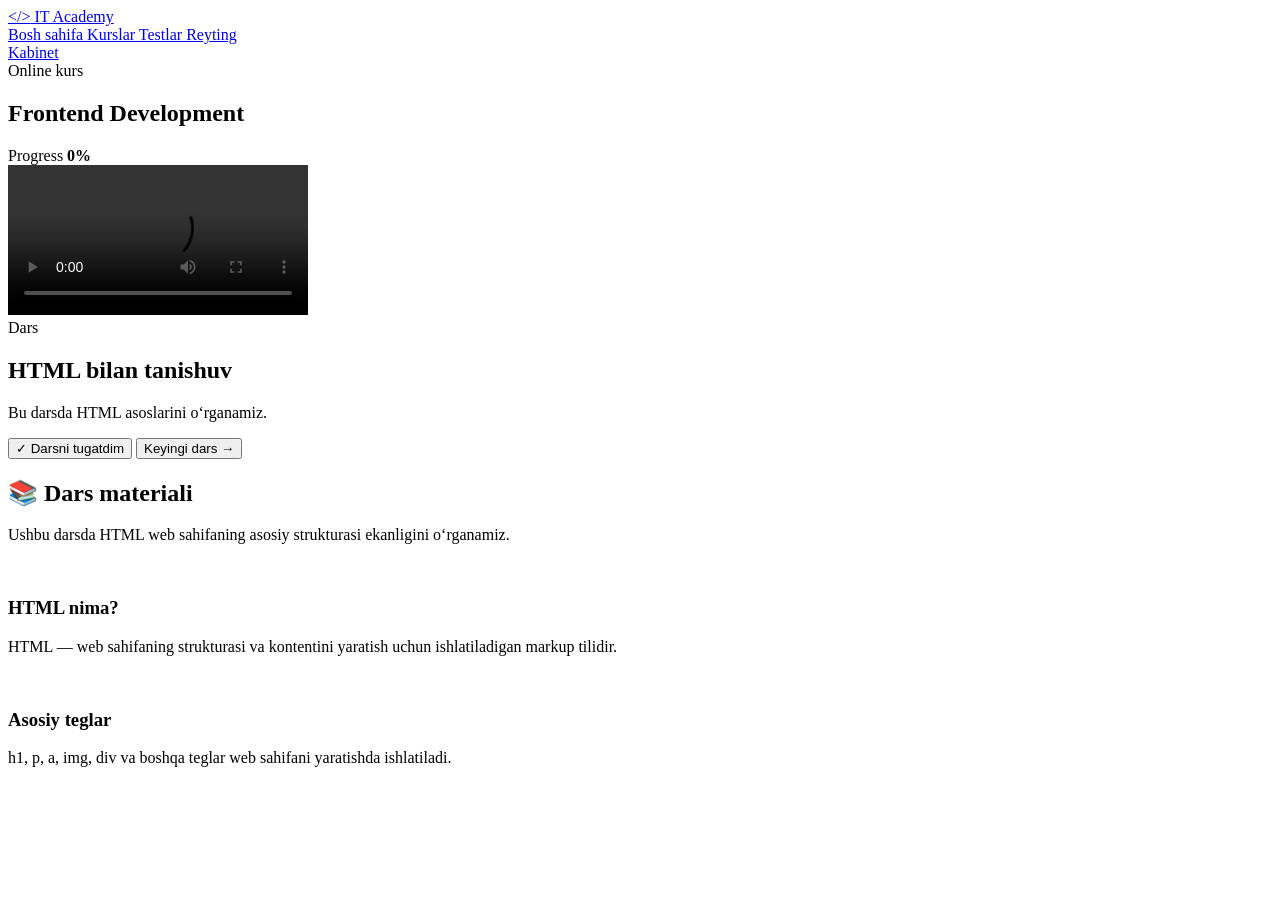
==== course.html @ 236a67aa "Add files via upload" ====
<!DOCTYPE html>
<html lang="uz">

<head>

    <meta charset="UTF-8">

    <meta
        name="viewport"
        content="width=device-width, initial-scale=1.0"
    >

    <title>Online kurs — IT Academy</title>

    <link
        rel="stylesheet"
        href="css/style.css"
    >

</head>


<body>

<header class="navbar">

    <div class="container nav-content">

        <a href="index.html" class="logo">
            <span>&lt;/&gt;</span>
            IT Academy
        </a>

        <nav>

            <a href="index.html">
                Bosh sahifa
            </a>

            <a href="courses.html" class="active">
                Kurslar
            </a>

            <a href="tests.html">
                Testlar
            </a>

            <a href="ranking.html">
                Reyting
            </a>

        </nav>

        <div class="nav-buttons">

            <a
                href="student/dashboard.html"
                class="register-btn"
            >
                Kabinet
            </a>

        </div>

    </div>

</header>


<main class="learning-page">

<div class="learning-container">


<!-- LEFT -->

<aside class="lessons-sidebar">

    <div class="course-sidebar-title">

        <span class="section-label">
            Online kurs
        </span>

        <h2 id="courseName">
            Frontend Development
        </h2>

    </div>


    <div class="lesson-progress">

        <div class="progress-top">

            <span>
                Progress
            </span>

            <strong id="lessonPercent">
                0%
            </strong>

        </div>

        <div class="progress-bar">

            <div
                id="lessonProgress"
                class="progress-fill"
            ></div>

        </div>

    </div>


    <div
        id="lessonList"
        class="lesson-list"
    ></div>

</aside>


<!-- RIGHT -->

<section class="lesson-content">

    <div class="video-box">

        <video
            id="lessonVideo"
            controls
            preload="metadata"
        >

            <source
                id="videoSource"
                src=""
                type="video/mp4"
            >

            Brauzeringiz video formatini
            qo‘llab-quvvatlamaydi.

        </video>

    </div>


    <div class="lesson-info">

        <span class="section-label">
            Dars
        </span>

        <h1 id="lessonTitle">
            HTML bilan tanishuv
        </h1>

        <p id="lessonDescription">
            Bu darsda HTML asoslarini o‘rganamiz.
        </p>


        <div class="lesson-actions">

            <button
                id="completeButton"
                class="primary-btn"
            >
                ✓ Darsni tugatdim
            </button>

            <button
                id="nextLesson"
                class="secondary-btn"
            >
                Keyingi dars →
            </button>

        </div>

    </div>


    <div class="material-card">

        <h2>
            📚 Dars materiali
        </h2>

        <div id="lessonMaterial">

            <p>
                Ushbu darsda HTML web sahifaning
                asosiy strukturasi ekanligini o‘rganamiz.
            </p>

            <br>

            <h3>
                HTML nima?
            </h3>

            <p>
                HTML — web sahifaning strukturasi
                va kontentini yaratish uchun
                ishlatiladigan markup tilidir.
            </p>

            <br>

            <h3>
                Asosiy teglar
            </h3>

            <p>
                h1, p, a, img, div va boshqa
                teglar web sahifani yaratishda
                ishlatiladi.
            </p>

        </div>

    </div>

</section>

</div>

</main>


<script src="js/course.js"></script>

</body>

</html>
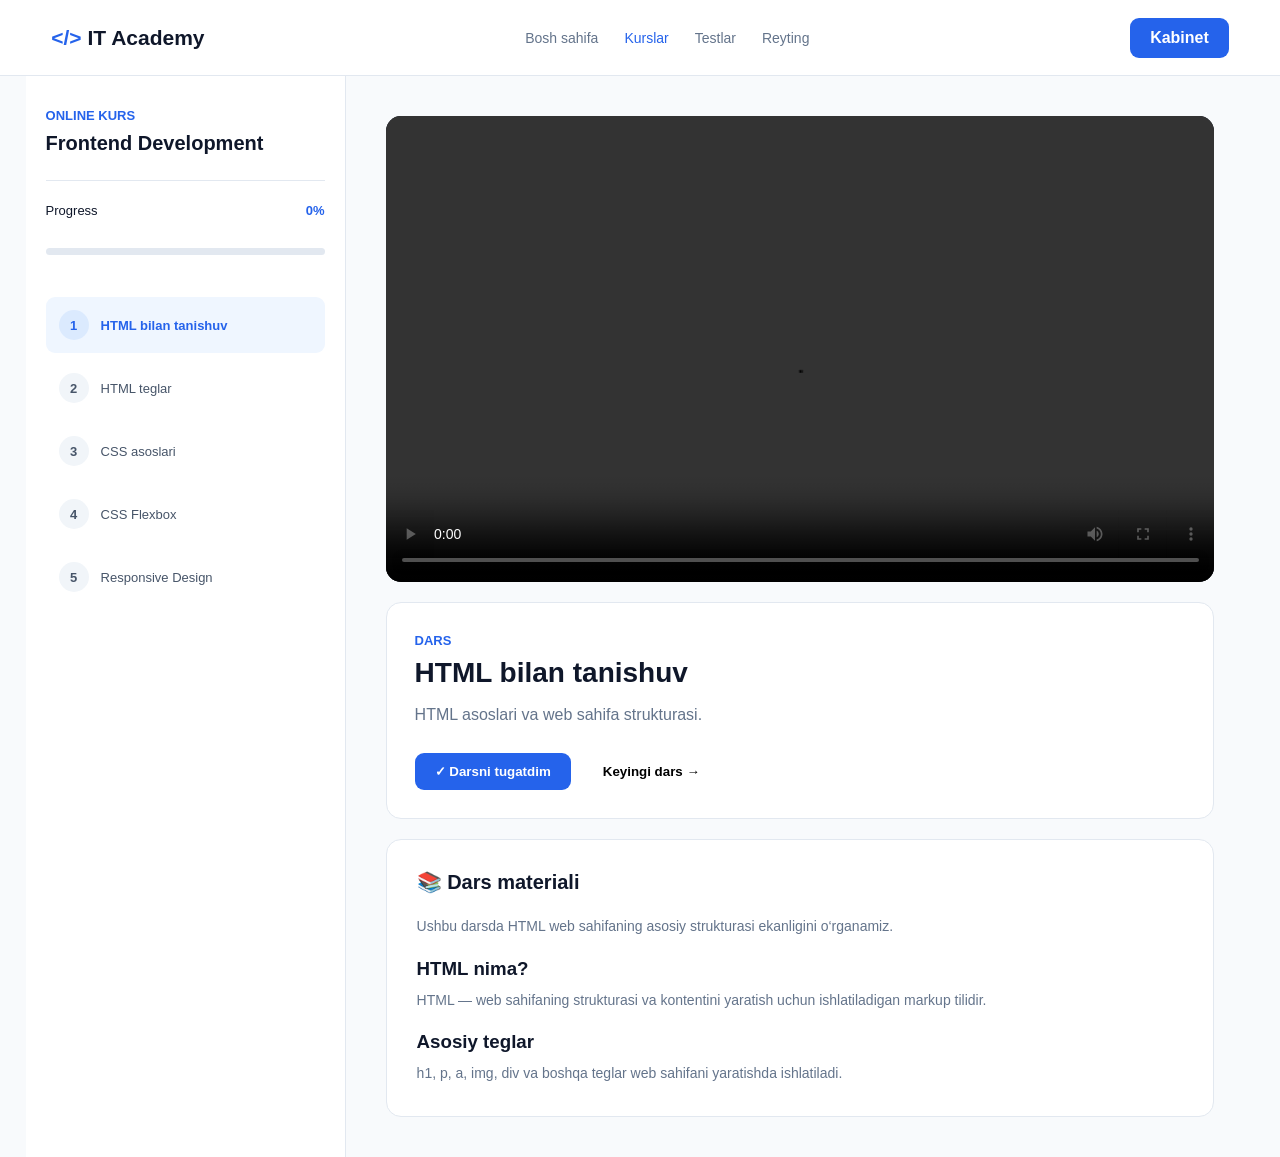
==== commit a5513ede: "Refactor HTML structure and links in course.html" ====
--- a/course.html
+++ b/course.html
@@ -14,7 +14,7 @@
 
     <link
         rel="stylesheet"
-        href="css/style.css"
+        href="/style.css"
     >
 
 </head>
@@ -54,7 +54,7 @@
         <div class="nav-buttons">
 
             <a
-                href="student/dashboard.html"
+                href="/dashboard.html"
                 class="register-btn"
             >
                 Kabinet
@@ -233,8 +233,8 @@
 </main>
 
 
-<script src="js/course.js"></script>
+<script src="/course.js"></script>
 
 </body>
 
-</html>+</html>
--- a/style.css
+++ b/style.css
@@ -0,0 +1,2147 @@
+* {
+    margin: 0;
+    padding: 0;
+    box-sizing: border-box;
+}
+
+html {
+    scroll-behavior: smooth;
+}
+
+body {
+    font-family: "Inter", sans-serif;
+    background: #f8fafc;
+    color: #0f172a;
+}
+
+a {
+    text-decoration: none;
+    color: inherit;
+}
+
+.container {
+    width: min(1180px, 92%);
+    margin: auto;
+}
+
+
+/* NAVBAR */
+
+.navbar {
+    height: 76px;
+    background: #ffffff;
+    border-bottom: 1px solid #e2e8f0;
+    display: flex;
+    align-items: center;
+}
+
+.nav-content {
+    display: flex;
+    align-items: center;
+    justify-content: space-between;
+    gap: 30px;
+}
+
+.logo {
+    font-size: 21px;
+    font-weight: 800;
+    color: #0f172a;
+    white-space: nowrap;
+}
+
+.logo span {
+    color: #2563eb;
+}
+
+nav {
+    display: flex;
+    gap: 26px;
+}
+
+nav a {
+    font-size: 14px;
+    font-weight: 500;
+    color: #64748b;
+    transition: 0.3s;
+}
+
+nav a:hover,
+nav a.active {
+    color: #2563eb;
+}
+
+.nav-buttons {
+    display: flex;
+    align-items: center;
+    gap: 10px;
+}
+
+.login-btn {
+    padding: 10px 18px;
+    color: #2563eb;
+    font-weight: 600;
+}
+
+.register-btn,
+.primary-btn {
+    background: #2563eb;
+    color: white;
+    padding: 11px 20px;
+    border-radius: 9px;
+    font-weight: 600;
+    transition: 0.3s;
+}
+
+.register-btn:hover,
+.primary-btn:hover {
+    background: #1d4ed8;
+    transform: translateY(-2px);
+}
+
+
+/* HERO */
+
+.hero {
+    padding: 90px 0;
+    background: linear-gradient(135deg, #eff6ff, #ffffff);
+}
+
+.hero-content {
+    display: flex;
+    align-items: center;
+    justify-content: space-between;
+    gap: 70px;
+}
+
+.hero-text {
+    max-width: 650px;
+}
+
+.badge {
+    display: inline-block;
+    padding: 9px 14px;
+    background: #dbeafe;
+    color: #2563eb;
+    border-radius: 30px;
+    font-size: 13px;
+    font-weight: 600;
+    margin-bottom: 22px;
+}
+
+.hero h1 {
+    font-size: clamp(42px, 5vw, 68px);
+    line-height: 1.05;
+    letter-spacing: -2px;
+    margin-bottom: 24px;
+}
+
+.hero h1 span {
+    color: #2563eb;
+}
+
+.hero-text > p {
+    color: #64748b;
+    font-size: 17px;
+    line-height: 1.7;
+    max-width: 560px;
+}
+
+.hero-buttons {
+    display: flex;
+    gap: 14px;
+    margin-top: 32px;
+}
+
+.secondary-btn {
+    padding: 11px 20px;
+    border: 1px solid #cbd5e1;
+    border-radius: 9px;
+    font-weight: 600;
+    background: white;
+}
+
+.hero-stats {
+    display: flex;
+    gap: 45px;
+    margin-top: 45px;
+}
+
+.hero-stats div {
+    display: flex;
+    flex-direction: column;
+    gap: 5px;
+}
+
+.hero-stats strong {
+    font-size: 24px;
+}
+
+.hero-stats span {
+    color: #64748b;
+    font-size: 13px;
+}
+
+
+/* CODE CARD */
+
+.hero-card {
+    width: 430px;
+    min-width: 430px;
+    border-radius: 15px;
+    overflow: hidden;
+    background: #0f172a;
+    box-shadow: 0 25px 60px rgba(15, 23, 42, 0.2);
+    transform: rotate(2deg);
+}
+
+.code-header {
+    height: 42px;
+    background: #1e293b;
+    display: flex;
+    align-items: center;
+    gap: 7px;
+    padding-left: 18px;
+}
+
+.code-header span {
+    width: 11px;
+    height: 11px;
+    border-radius: 50%;
+    background: #64748b;
+}
+
+.code-content {
+    padding: 35px 30px;
+    color: #e2e8f0;
+    font-family: monospace;
+    line-height: 2;
+    font-size: 15px;
+}
+
+.code-content b {
+    color: #60a5fa;
+}
+
+.indent {
+    padding-left: 20px;
+}
+
+.cursor {
+    width: 8px;
+    height: 20px;
+    background: #60a5fa;
+    display: inline-block;
+    animation: blink 1s infinite;
+}
+
+@keyframes blink {
+    50% {
+        opacity: 0;
+    }
+}
+
+
+/* COURSES */
+
+.courses-section {
+    padding: 90px 0;
+    background: white;
+}
+
+.section-heading {
+    display: flex;
+    align-items: end;
+    justify-content: space-between;
+    margin-bottom: 40px;
+}
+
+.section-heading h2 {
+    font-size: 32px;
+    margin-top: 8px;
+}
+
+.section-label {
+    color: #2563eb;
+    font-size: 13px;
+    font-weight: 700;
+    text-transform: uppercase;
+}
+
+.section-heading > a {
+    color: #2563eb;
+    font-weight: 600;
+}
+
+.course-grid {
+    display: grid;
+    grid-template-columns: repeat(3, 1fr);
+    gap: 22px;
+}
+
+.course-card {
+    padding: 28px;
+    border: 1px solid #e2e8f0;
+    border-radius: 15px;
+    transition: 0.3s;
+}
+
+.course-card:hover {
+    transform: translateY(-7px);
+    box-shadow: 0 15px 35px rgba(15, 23, 42, 0.08);
+}
+
+.course-icon {
+    width: 55px;
+    height: 55px;
+    display: flex;
+    align-items: center;
+    justify-content: center;
+    border-radius: 12px;
+    font-weight: 800;
+    font-size: 18px;
+    margin-bottom: 22px;
+}
+
+.html-icon {
+    background: #ffedd5;
+    color: #ea580c;
+}
+
+.js-icon {
+    background: #fef3c7;
+    color: #d97706;
+}
+
+.python-icon {
+    background: #dbeafe;
+    color: #2563eb;
+}
+
+.course-card h3 {
+    font-size: 19px;
+    margin-bottom: 12px;
+}
+
+.course-card p {
+    color: #64748b;
+    font-size: 14px;
+    line-height: 1.7;
+    margin-bottom: 25px;
+}
+
+.course-bottom {
+    display: flex;
+    justify-content: space-between;
+    color: #64748b;
+    font-size: 13px;
+}
+
+.course-bottom a {
+    color: #2563eb;
+    font-weight: 600;
+}
+
+
+/* WHY */
+
+.why-section {
+    padding: 90px 0;
+}
+
+.center {
+    display: block;
+    text-align: center;
+}
+
+.center h2 {
+    max-width: 600px;
+    margin: 8px auto 0;
+}
+
+.features {
+    display: grid;
+    grid-template-columns: repeat(4, 1fr);
+    gap: 25px;
+    margin-top: 50px;
+}
+
+.feature {
+    background: white;
+    padding: 28px;
+    border-radius: 15px;
+    border: 1px solid #e2e8f0;
+}
+
+.feature-icon {
+    font-size: 30px;
+    margin-bottom: 18px;
+}
+
+.feature h3 {
+    font-size: 17px;
+    margin-bottom: 10px;
+}
+
+.feature p {
+    color: #64748b;
+    font-size: 13px;
+    line-height: 1.6;
+}
+
+
+/* FOOTER */
+
+footer {
+    background: #0f172a;
+    color: white;
+    padding-top: 55px;
+}
+
+.footer-content {
+    display: grid;
+    grid-template-columns: 2fr 1fr 1fr;
+    gap: 50px;
+    padding-bottom: 45px;
+}
+
+.footer-content .logo {
+    color: white;
+}
+
+.footer-content p {
+    color: #94a3b8;
+    font-size: 14px;
+    margin-top: 15px;
+    line-height: 1.6;
+}
+
+.footer-content h4 {
+    margin-bottom: 18px;
+}
+
+.footer-content a {
+    display: block;
+    color: #94a3b8;
+    font-size: 14px;
+    margin-bottom: 10px;
+}
+
+.copyright {
+    border-top: 1px solid #1e293b;
+    text-align: center;
+    padding: 20px;
+    color: #64748b;
+    font-size: 13px;
+}
+
+
+/* RESPONSIVE */
+
+@media (max-width: 900px) {
+
+    nav {
+        display: none;
+    }
+
+    .hero-content {
+        flex-direction: column;
+        text-align: center;
+    }
+
+    .hero-text > p {
+        margin: auto;
+    }
+
+    .hero-buttons,
+    .hero-stats {
+        justify-content: center;
+    }
+
+    .hero-card {
+        width: 100%;
+        min-width: 0;
+    }
+
+    .course-grid {
+        grid-template-columns: 1fr;
+    }
+
+    .features {
+        grid-template-columns: repeat(2, 1fr);
+    }
+
+    .footer-content {
+        grid-template-columns: 1fr 1fr;
+    }
+}
+
+
+@media (max-width: 600px) {
+
+    .navbar {
+        height: 65px;
+    }
+
+    .nav-buttons .login-btn {
+        display: none;
+    }
+
+    .register-btn {
+        padding: 9px 13px;
+        font-size: 12px;
+    }
+
+    .hero {
+        padding: 60px 0;
+    }
+
+    .hero h1 {
+        font-size: 42px;
+    }
+
+    .hero-buttons {
+        flex-direction: column;
+    }
+
+    .hero-stats {
+        gap: 20px;
+    }
+
+    .features {
+        grid-template-columns: 1fr;
+    }
+
+    .footer-content {
+        grid-template-columns: 1fr;
+    }
+}/* COURSES PAGE */
+
+.courses-hero {
+    padding: 80px 0;
+    background: linear-gradient(
+        135deg,
+        #eff6ff,
+        #ffffff
+    );
+    text-align: center;
+}
+
+.courses-hero h1 {
+    font-size: 48px;
+    margin: 12px 0 18px;
+}
+
+.courses-hero h1 span {
+    color: #2563eb;
+}
+
+.courses-hero p {
+    max-width: 600px;
+    margin: auto;
+    color: #64748b;
+    line-height: 1.7;
+}
+
+
+.courses-list {
+    padding: 70px 0;
+    background: #f8fafc;
+}
+
+
+.course-filter {
+    display: flex;
+    justify-content: center;
+    gap: 10px;
+    margin-bottom: 45px;
+    flex-wrap: wrap;
+}
+
+
+.filter {
+    border: 1px solid #cbd5e1;
+    background: white;
+    padding: 10px 20px;
+    border-radius: 30px;
+    cursor: pointer;
+    font-family: inherit;
+    font-weight: 600;
+    color: #64748b;
+}
+
+
+.filter.active,
+.filter:hover {
+    background: #2563eb;
+    color: white;
+    border-color: #2563eb;
+}
+
+
+.all-courses {
+    display: grid;
+    grid-template-columns: repeat(2, 1fr);
+    gap: 25px;
+}
+
+
+.big-course-card {
+    background: white;
+    border: 1px solid #e2e8f0;
+    border-radius: 18px;
+    padding: 30px;
+    transition: 0.3s;
+}
+
+
+.big-course-card:hover {
+    transform: translateY(-6px);
+    box-shadow: 0 20px 40px rgba(15, 23, 42, 0.08);
+}
+
+
+.big-course-top {
+    display: flex;
+    align-items: center;
+    justify-content: space-between;
+}
+
+
+.big-course-icon {
+    width: 60px;
+    height: 60px;
+    border-radius: 14px;
+    display: flex;
+    align-items: center;
+    justify-content: center;
+    font-size: 19px;
+    font-weight: 800;
+}
+
+
+.design-icon {
+    background: #f3e8ff;
+    color: #9333ea;
+}
+
+
+.level {
+    background: #f1f5f9;
+    color: #475569;
+    padding: 7px 12px;
+    border-radius: 20px;
+    font-size: 12px;
+    font-weight: 600;
+}
+
+
+.big-course-card h2 {
+    font-size: 22px;
+    margin: 24px 0 12px;
+}
+
+
+.big-course-card > p {
+    color: #64748b;
+    line-height: 1.7;
+    font-size: 14px;
+}
+
+
+.course-info {
+    display: flex;
+    gap: 18px;
+    padding: 22px 0;
+    margin-top: 10px;
+    border-bottom: 1px solid #e2e8f0;
+    color: #64748b;
+    font-size: 13px;
+    flex-wrap: wrap;
+}
+
+
+.big-course-bottom {
+    display: flex;
+    align-items: center;
+    justify-content: space-between;
+    padding-top: 22px;
+    gap: 15px;
+}
+
+
+.big-course-bottom strong {
+    font-size: 18px;
+}
+
+
+.big-course-bottom a {
+    color: #2563eb;
+    font-weight: 700;
+}
+
+
+@media (max-width: 700px) {
+
+    .courses-hero h1 {
+        font-size: 38px;
+    }
+
+    .all-courses {
+        grid-template-columns: 1fr;
+    }
+
+    .big-course-bottom {
+        flex-direction: column;
+        align-items: flex-start;
+    }
+}/* AUTH */
+
+.auth-page {
+    min-height: 100vh;
+    background: #f1f5f9;
+    display: flex;
+    align-items: center;
+    justify-content: center;
+}
+
+.auth-container {
+    width: 100%;
+    max-width: 440px;
+    padding: 30px 20px;
+}
+
+.auth-logo {
+    display: block;
+    text-align: center;
+    margin-bottom: 25px;
+}
+
+.auth-card {
+    background: white;
+    padding: 38px;
+    border-radius: 18px;
+    border: 1px solid #e2e8f0;
+    box-shadow: 0 20px 50px rgba(15, 23, 42, .07);
+}
+
+.auth-card h1 {
+    font-size: 27px;
+    margin-bottom: 10px;
+}
+
+.auth-description {
+    color: #64748b;
+    font-size: 14px;
+    line-height: 1.6;
+    margin-bottom: 28px;
+}
+
+.auth-card form {
+    display: flex;
+    flex-direction: column;
+}
+
+.auth-card label {
+    font-size: 13px;
+    font-weight: 600;
+    margin-bottom: 7px;
+}
+
+.auth-card input,
+.auth-card select {
+    height: 46px;
+    border: 1px solid #cbd5e1;
+    border-radius: 9px;
+    padding: 0 13px;
+    font-family: inherit;
+    font-size: 14px;
+    outline: none;
+    margin-bottom: 17px;
+}
+
+.auth-card input:focus,
+.auth-card select:focus {
+    border-color: #2563eb;
+}
+
+.auth-submit {
+    height: 47px;
+    border: none;
+    border-radius: 9px;
+    background: #2563eb;
+    color: white;
+    font-family: inherit;
+    font-weight: 700;
+    cursor: pointer;
+    margin-top: 8px;
+}
+
+.auth-submit:hover {
+    background: #1d4ed8;
+}
+
+.auth-footer {
+    text-align: center;
+    color: #64748b;
+    font-size: 13px;
+    margin-top: 23px;
+}
+
+.auth-footer a {
+    color: #2563eb;
+    font-weight: 700;
+}
+
+.remember-row {
+    display: flex;
+    align-items: center;
+    justify-content: space-between;
+    margin-bottom: 10px;
+}
+
+.remember {
+    display: flex !important;
+    align-items: center;
+    gap: 7px;
+    margin: 0 !important;
+}
+
+.remember input {
+    height: auto;
+    margin: 0;
+}
+
+.remember-row > a {
+    font-size: 12px;
+    color: #2563eb;
+}
+
+
+/* DASHBOARD */
+
+.dashboard-page {
+    background: #f8fafc;
+}
+
+.student-nav {
+    display: flex;
+    align-items: center;
+    gap: 18px;
+    font-weight: 600;
+    font-size: 14px;
+}
+
+.logout-btn {
+    border: 1px solid #fecaca;
+    background: #fff;
+    color: #dc2626;
+    padding: 9px 15px;
+    border-radius: 8px;
+    cursor: pointer;
+    font-weight: 600;
+}
+
+.dashboard {
+    padding: 60px 0;
+}
+
+.dashboard-welcome {
+    margin-bottom: 35px;
+}
+
+.dashboard-welcome h1 {
+    font-size: 38px;
+    margin: 8px 0;
+}
+
+.dashboard-welcome h1 span {
+    color: #2563eb;
+}
+
+.dashboard-welcome p {
+    color: #64748b;
+}
+
+.dashboard-grid {
+    display: grid;
+    grid-template-columns: 2fr 1fr 1fr;
+    gap: 20px;
+}
+
+.dashboard-card {
+    background: white;
+    border: 1px solid #e2e8f0;
+    border-radius: 16px;
+    padding: 26px;
+}
+
+.dashboard-card-title {
+    display: flex;
+    justify-content: space-between;
+    gap: 20px;
+}
+
+.small-label {
+    color: #64748b;
+    font-size: 12px;
+}
+
+.dashboard-card h2 {
+    margin-top: 7px;
+    font-size: 20px;
+}
+
+.progress-number {
+    color: #2563eb;
+    font-weight: 800;
+    font-size: 20px;
+}
+
+.progress-bar {
+    width: 100%;
+    height: 9px;
+    background: #e2e8f0;
+    border-radius: 20px;
+    overflow: hidden;
+    margin-top: 30px;
+}
+
+.progress-fill {
+    width: 0;
+    height: 100%;
+    background: #2563eb;
+    border-radius: 20px;
+}
+
+.progress-info {
+    display: flex;
+    justify-content: space-between;
+    margin-top: 10px;
+    color: #64748b;
+    font-size: 12px;
+}
+
+.stat-icon {
+    font-size: 30px;
+    margin-bottom: 15px;
+}
+
+.big-number {
+    font-size: 34px !important;
+    margin: 8px 0 !important;
+}
+
+.dashboard-card > p {
+    color: #64748b;
+    font-size: 13px;
+    line-height: 1.6;
+}
+
+.test-card .primary-btn {
+    display: inline-block;
+    margin-top: 20px;
+}
+
+.quick-actions {
+    margin-top: 20px;
+}
+
+.quick-grid {
+    display: grid;
+    grid-template-columns: repeat(3, 1fr);
+    gap: 15px;
+    margin-top: 20px;
+}
+
+.quick-grid a {
+    padding: 22px;
+    border: 1px solid #e2e8f0;
+    border-radius: 12px;
+    display: flex;
+    flex-direction: column;
+    gap: 8px;
+    font-size: 24px;
+}
+
+.quick-grid span {
+    font-size: 13px;
+    font-weight: 600;
+}
+
+.quick-grid a:hover {
+    border-color: #2563eb;
+    color: #2563eb;
+}
+
+
+@media (max-width: 900px) {
+
+    .dashboard-grid {
+        grid-template-columns: 1fr;
+    }
+
+}
+
+@media (max-width: 600px) {
+
+    .auth-card {
+        padding: 25px;
+    }
+
+    .dashboard-welcome h1 {
+        font-size: 30px;
+    }
+
+    .quick-grid {
+        grid-template-columns: 1fr;
+    }
+
+    .student-nav span {
+        display: none;
+    }
+
+}/* TEST PAGE */
+
+.test-hero {
+    padding: 75px 0;
+    text-align: center;
+    background: linear-gradient(
+        135deg,
+        #eff6ff,
+        #ffffff
+    );
+}
+
+.test-hero h1 {
+    font-size: 48px;
+    margin: 12px 0;
+}
+
+.test-hero h1 span {
+    color: #2563eb;
+}
+
+.test-hero p {
+    max-width: 600px;
+    margin: auto;
+    color: #64748b;
+    line-height: 1.7;
+}
+
+
+.test-section {
+    padding: 65px 0;
+    background: #f8fafc;
+}
+
+
+.test-wrapper {
+    max-width: 760px;
+    margin: auto;
+}
+
+
+.test-header {
+    display: flex;
+    justify-content: space-between;
+    align-items: center;
+    margin-bottom: 18px;
+}
+
+
+.test-header h2 {
+    margin-top: 5px;
+}
+
+
+.test-score {
+    background: white;
+    border: 1px solid #e2e8f0;
+    padding: 12px 18px;
+    border-radius: 10px;
+    color: #64748b;
+}
+
+
+.test-score strong {
+    color: #2563eb;
+}
+
+
+.test-progress {
+    width: 100%;
+    height: 7px;
+    background: #e2e8f0;
+    border-radius: 20px;
+    overflow: hidden;
+    margin-bottom: 20px;
+}
+
+
+#testProgress {
+    width: 10%;
+    height: 100%;
+    background: #2563eb;
+    transition: .3s;
+}
+
+
+.question-card {
+    background: white;
+    padding: 35px;
+    border-radius: 18px;
+    border: 1px solid #e2e8f0;
+}
+
+
+.question-card h2 {
+    font-size: 23px;
+    line-height: 1.5;
+    margin-bottom: 28px;
+}
+
+
+.answers {
+    display: grid;
+    gap: 12px;
+}
+
+
+.answer {
+    width: 100%;
+    text-align: left;
+    padding: 16px 18px;
+    background: white;
+    border: 1px solid #cbd5e1;
+    border-radius: 10px;
+    cursor: pointer;
+    font-family: inherit;
+    font-size: 14px;
+    transition: .2s;
+}
+
+
+.answer:hover {
+    border-color: #2563eb;
+    background: #eff6ff;
+}
+
+
+.answer.correct {
+    background: #dcfce7;
+    border-color: #22c55e;
+    color: #15803d;
+}
+
+
+.answer.wrong {
+    background: #fee2e2;
+    border-color: #ef4444;
+    color: #dc2626;
+}
+
+
+.next-btn {
+    margin-top: 25px;
+    width: 100%;
+    height: 48px;
+    border: none;
+    border-radius: 9px;
+    background: #2563eb;
+    color: white;
+    font-family: inherit;
+    font-weight: 700;
+    cursor: pointer;
+}
+
+
+.next-btn:disabled {
+    background: #cbd5e1;
+    cursor: not-allowed;
+}
+
+
+/* RESULT */
+
+.result-section {
+    display: none;
+    padding: 80px 20px;
+    background: #f8fafc;
+}
+
+
+.result-card {
+    max-width: 600px;
+    margin: auto;
+    text-align: center;
+    background: white;
+    padding: 50px 30px;
+    border-radius: 20px;
+    border: 1px solid #e2e8f0;
+}
+
+
+.result-icon {
+    font-size: 55px;
+    margin-bottom: 15px;
+}
+
+
+.result-card h1 {
+    font-size: 32px;
+    margin: 8px 0;
+}
+
+
+.result-score {
+    margin: 25px 0;
+    font-size: 60px;
+    font-weight: 800;
+    color: #2563eb;
+}
+
+
+.result-score small {
+    color: #94a3b8;
+    font-size: 22px;
+}
+
+
+.result-card p {
+    color: #64748b;
+}
+
+
+.result-buttons {
+    display: flex;
+    justify-content: center;
+    gap: 12px;
+    margin-top: 30px;
+}
+
+
+@media (max-width: 600px) {
+
+    .test-hero h1 {
+        font-size: 38px;
+    }
+
+    .question-card {
+        padding: 23px;
+    }
+
+    .question-card h2 {
+        font-size: 19px;
+    }
+
+    .result-buttons {
+        flex-direction: column;
+    }
+
+}/* RANKING */
+
+.ranking-hero {
+    padding: 75px 0;
+    text-align: center;
+
+    background:
+        linear-gradient(
+            135deg,
+            #eff6ff,
+            #ffffff
+        );
+}
+
+.ranking-hero h1 {
+    font-size: 48px;
+    margin: 12px 0 18px;
+}
+
+.ranking-hero h1 span {
+    color: #2563eb;
+}
+
+.ranking-hero p {
+    color: #64748b;
+    line-height: 1.7;
+}
+
+
+.ranking-section {
+    padding: 70px 0;
+    background: #f8fafc;
+}
+
+
+.ranking-header {
+    display: flex;
+    align-items: end;
+    justify-content: space-between;
+    margin-bottom: 30px;
+}
+
+
+.ranking-header h2 {
+    font-size: 27px;
+    margin-top: 7px;
+}
+
+
+.total-students {
+    background: white;
+    border: 1px solid #e2e8f0;
+    padding: 12px 18px;
+    border-radius: 10px;
+    color: #64748b;
+}
+
+
+.total-students strong {
+    color: #2563eb;
+    margin: 0 4px;
+}
+
+
+.ranking-table {
+    background: white;
+    border: 1px solid #e2e8f0;
+    border-radius: 16px;
+    overflow: hidden;
+}
+
+
+.ranking-row {
+    display: grid;
+
+    grid-template-columns:
+        90px
+        2fr
+        1.5fr
+        100px;
+
+    align-items: center;
+
+    min-height: 75px;
+
+    padding: 0 25px;
+
+    border-bottom: 1px solid #e2e8f0;
+}
+
+
+.ranking-row:last-child {
+    border-bottom: none;
+}
+
+
+.ranking-title {
+    min-height: 55px;
+    background: #f8fafc;
+
+    color: #64748b;
+
+    font-size: 12px;
+
+    font-weight: 700;
+}
+
+
+.position {
+    font-size: 18px;
+    font-weight: 700;
+}
+
+
+.student-info {
+    display: flex;
+    align-items: center;
+    gap: 12px;
+}
+
+
+.avatar {
+    width: 38px;
+    height: 38px;
+
+    display: flex;
+    align-items: center;
+    justify-content: center;
+
+    border-radius: 50%;
+
+    background: #dbeafe;
+    color: #2563eb;
+
+    font-weight: 800;
+}
+
+
+.student-course {
+    color: #64748b;
+    font-size: 13px;
+}
+
+
+.student-points {
+    color: #2563eb;
+}
+
+
+@media (max-width: 700px) {
+
+    .ranking-hero h1 {
+        font-size: 38px;
+    }
+
+
+    .ranking-header {
+        align-items: flex-start;
+        flex-direction: column;
+        gap: 18px;
+    }
+
+
+    .ranking-row {
+        grid-template-columns:
+            55px
+            1fr
+            80px;
+
+        padding: 0 15px;
+    }
+
+
+    .ranking-title {
+        grid-template-columns:
+            55px
+            1fr
+            80px;
+    }
+
+
+    .student-course {
+        display: none;
+    }
+
+}/* ONLINE LEARNING */
+
+.learning-page {
+    background: #f8fafc;
+    min-height: calc(100vh - 76px);
+}
+
+
+.learning-container {
+    width: min(1400px, 96%);
+    margin: auto;
+
+    display: grid;
+
+    grid-template-columns: 320px 1fr;
+
+    min-height: calc(100vh - 76px);
+}
+
+
+/* SIDEBAR */
+
+.lessons-sidebar {
+    background: white;
+
+    border-right: 1px solid #e2e8f0;
+
+    padding: 30px 20px;
+}
+
+
+.course-sidebar-title {
+    padding-bottom: 25px;
+
+    border-bottom: 1px solid #e2e8f0;
+}
+
+
+.course-sidebar-title h2 {
+    font-size: 20px;
+
+    margin-top: 8px;
+}
+
+
+.lesson-progress {
+    padding: 22px 0;
+}
+
+
+.progress-top {
+    display: flex;
+
+    justify-content: space-between;
+
+    font-size: 13px;
+
+    margin-bottom: 10px;
+}
+
+
+.progress-top strong {
+    color: #2563eb;
+}
+
+
+.lesson-list {
+    display: flex;
+
+    flex-direction: column;
+
+    gap: 7px;
+}
+
+
+.lesson-item {
+    width: 100%;
+
+    border: none;
+
+    background: transparent;
+
+    display: flex;
+
+    align-items: center;
+
+    gap: 12px;
+
+    text-align: left;
+
+    padding: 13px;
+
+    border-radius: 9px;
+
+    cursor: pointer;
+
+    font-family: inherit;
+
+    color: #475569;
+
+    font-size: 13px;
+}
+
+
+.lesson-item:hover {
+    background: #f1f5f9;
+}
+
+
+.lesson-item.active {
+    background: #eff6ff;
+
+    color: #2563eb;
+
+    font-weight: 700;
+}
+
+
+.lesson-item.completed {
+    color: #16a34a;
+}
+
+
+.lesson-number {
+    min-width: 30px;
+
+    height: 30px;
+
+    display: flex;
+
+    align-items: center;
+
+    justify-content: center;
+
+    border-radius: 50%;
+
+    background: #f1f5f9;
+
+    font-weight: 700;
+}
+
+
+.lesson-item.active
+.lesson-number {
+    background: #dbeafe;
+}
+
+
+.lesson-item.completed
+.lesson-number {
+    background: #dcfce7;
+}
+
+
+/* CONTENT */
+
+.lesson-content {
+    padding: 40px;
+
+    max-width: 1000px;
+
+    width: 100%;
+
+    margin: auto;
+}
+
+
+.video-box {
+    width: 100%;
+
+    background: #020617;
+
+    border-radius: 15px;
+
+    overflow: hidden;
+
+    aspect-ratio: 16 / 9;
+}
+
+
+.video-box video {
+    width: 100%;
+
+    height: 100%;
+
+    display: block;
+}
+
+
+.lesson-info {
+    background: white;
+
+    padding: 28px;
+
+    margin-top: 20px;
+
+    border-radius: 15px;
+
+    border: 1px solid #e2e8f0;
+}
+
+
+.lesson-info h1 {
+    font-size: 28px;
+
+    margin: 8px 0 12px;
+}
+
+
+.lesson-info p {
+    color: #64748b;
+
+    line-height: 1.7;
+}
+
+
+.lesson-actions {
+    display: flex;
+
+    gap: 12px;
+
+    margin-top: 25px;
+}
+
+
+.lesson-actions button {
+    border: none;
+
+    font-family: inherit;
+
+    cursor: pointer;
+}
+
+
+.material-card {
+    background: white;
+
+    border: 1px solid #e2e8f0;
+
+    border-radius: 15px;
+
+    padding: 30px;
+
+    margin-top: 20px;
+}
+
+
+.material-card h2 {
+    font-size: 20px;
+
+    margin-bottom: 20px;
+}
+
+
+.material-card h3 {
+    margin-bottom: 8px;
+}
+
+
+.material-card p {
+    color: #64748b;
+
+    line-height: 1.8;
+
+    font-size: 14px;
+}
+
+
+@media (max-width: 850px) {
+
+    .learning-container {
+        grid-template-columns: 1fr;
+    }
+
+
+    .lessons-sidebar {
+        border-right: none;
+
+        border-bottom: 1px solid #e2e8f0;
+    }
+
+
+    .lesson-list {
+        display: grid;
+
+        grid-template-columns:
+            repeat(2, 1fr);
+    }
+
+
+    .lesson-content {
+        padding: 20px;
+    }
+
+}
+
+
+@media (max-width: 550px) {
+
+    .lesson-list {
+        grid-template-columns: 1fr;
+    }
+
+
+    .lesson-actions {
+        flex-direction: column;
+    }
+
+
+    .lesson-info h1 {
+        font-size: 22px;
+    }
+
+}/* DASHBOARD */
+
+.dashboard-hero {
+    padding: 55px 0;
+
+    background:
+        linear-gradient(
+            135deg,
+            #eff6ff,
+            #ffffff
+        );
+}
+
+
+.welcome {
+    display: flex;
+
+    align-items: center;
+
+    justify-content: space-between;
+}
+
+
+.welcome h1 {
+    font-size: 38px;
+
+    margin: 10px 0;
+}
+
+
+.welcome h1 span {
+    color: #2563eb;
+}
+
+
+.welcome p {
+    color: #64748b;
+}
+
+
+.student-avatar {
+    width: 80px;
+    height: 80px;
+
+    border-radius: 50%;
+
+    display: flex;
+
+    align-items: center;
+    justify-content: center;
+
+    background: #2563eb;
+
+    color: white;
+
+    font-size: 30px;
+
+    font-weight: 800;
+}
+
+
+.dashboard-section {
+    padding: 55px 0;
+
+    background: #f8fafc;
+}
+
+
+.dashboard-stats {
+    display: grid;
+
+    grid-template-columns:
+        repeat(4, 1fr);
+
+    gap: 18px;
+
+    margin-bottom: 55px;
+}
+
+
+.stat-card {
+    background: white;
+
+    border: 1px solid #e2e8f0;
+
+    border-radius: 15px;
+
+    padding: 23px;
+
+    display: flex;
+
+    flex-direction: column;
+
+    gap: 7px;
+}
+
+
+.stat-icon {
+    font-size: 27px;
+
+    margin-bottom: 5px;
+}
+
+
+.stat-card span {
+    color: #64748b;
+
+    font-size: 13px;
+}
+
+
+.stat-card strong {
+    font-size: 27px;
+
+    color: #0f172a;
+}
+
+
+.dashboard-heading {
+    display: flex;
+
+    align-items: end;
+
+    justify-content: space-between;
+
+    margin-bottom: 25px;
+
+    margin-top: 45px;
+}
+
+
+.dashboard-heading h2 {
+    font-size: 27px;
+
+    margin-top: 7px;
+}
+
+
+.my-courses {
+    display: grid;
+
+    grid-template-columns:
+        repeat(2, 1fr);
+
+    gap: 20px;
+}
+
+
+.my-course-card {
+    background: white;
+
+    border: 1px solid #e2e8f0;
+
+    border-radius: 16px;
+
+    padding: 25px;
+
+    display: flex;
+
+    gap: 20px;
+}
+
+
+.course-icon {
+    width: 60px;
+    height: 60px;
+
+    flex-shrink: 0;
+
+    border-radius: 13px;
+
+    background: #eff6ff;
+
+    display: flex;
+
+    align-items: center;
+    justify-content: center;
+
+    font-size: 28px;
+}
+
+
+.course-card-content {
+    width: 100%;
+}
+
+
+.course-card-content > span {
+    color: #2563eb;
+
+    font-size: 11px;
+
+    font-weight: 700;
+
+    text-transform: uppercase;
+}
+
+
+.course-card-content h3 {
+    font-size: 20px;
+
+    margin: 6px 0;
+}
+
+
+.course-card-content p {
+    color: #64748b;
+
+    font-size: 13px;
+
+    line-height: 1.6;
+
+    margin-bottom: 18px;
+}
+
+
+.course-progress-top {
+    display: flex;
+
+    justify-content: space-between;
+
+    font-size: 12px;
+
+    margin-bottom: 7px;
+}
+
+
+.course-progress-top strong {
+    color: #2563eb;
+}
+
+
+.progress-bar {
+    width: 100%;
+
+    height: 7px;
+
+    background: #e2e8f0;
+
+    border-radius: 20px;
+
+    overflow: hidden;
+
+    margin-bottom: 20px;
+}
+
+
+.progress-fill {
+    height: 100%;
+
+    background: #2563eb;
+
+    border-radius: 20px;
+
+    transition: width .4s;
+}
+
+
+.quick-actions {
+    display: grid;
+
+    grid-template-columns:
+        repeat(3, 1fr);
+
+    gap: 18px;
+}
+
+
+.quick-card {
+    background: white;
+
+    border: 1px solid #e2e8f0;
+
+    border-radius: 15px;
+
+    padding: 25px;
+
+    display: flex;
+
+    flex-direction: column;
+
+    gap: 7px;
+
+    text-decoration: none;
+
+    color: #0f172a;
+
+    transition: .2s;
+}
+
+
+.quick-card:hover {
+    transform: translateY(-3px);
+
+    border-color: #2563eb;
+}
+
+
+.quick-card span {
+    font-size: 30px;
+}
+
+
+.quick-card strong {
+    font-size: 17px;
+}
+
+
+.quick-card small {
+    color: #64748b;
+}
+
+
+.profile-card {
+    background: white;
+
+    border: 1px solid #e2e8f0;
+
+    border-radius: 16px;
+
+    padding: 30px;
+
+    margin-top: 45px;
+}
+
+
+.profile-info {
+    display: grid;
+
+    grid-template-columns:
+        repeat(3, 1fr);
+
+    gap: 20px;
+
+    margin-top: 25px;
+}
+
+
+.profile-info div {
+    display: flex;
+
+    flex-direction: column;
+
+    gap: 6px;
+}
+
+
+.profile-info span {
+    color: #64748b;
+
+    font-size: 12px;
+}
+
+
+.profile-info strong {
+    font-size: 14px;
+}
+
+
+@media (max-width: 900px) {
+
+    .dashboard-stats {
+        grid-template-columns:
+            repeat(2, 1fr);
+    }
+
+
+    .my-courses {
+        grid-template-columns: 1fr;
+    }
+
+
+    .quick-actions {
+        grid-template-columns: 1fr;
+    }
+
+}
+
+
+@media (max-width: 600px) {
+
+    .welcome h1 {
+        font-size: 28px;
+    }
+
+
+    .student-avatar {
+        width: 60px;
+        height: 60px;
+
+        font-size: 23px;
+    }
+
+
+    .dashboard-stats {
+        grid-template-columns: 1fr;
+    }
+
+
+    .profile-info {
+        grid-template-columns: 1fr;
+    }
+
+
+    .my-course-card {
+        flex-direction: column;
+    }
+
+}
